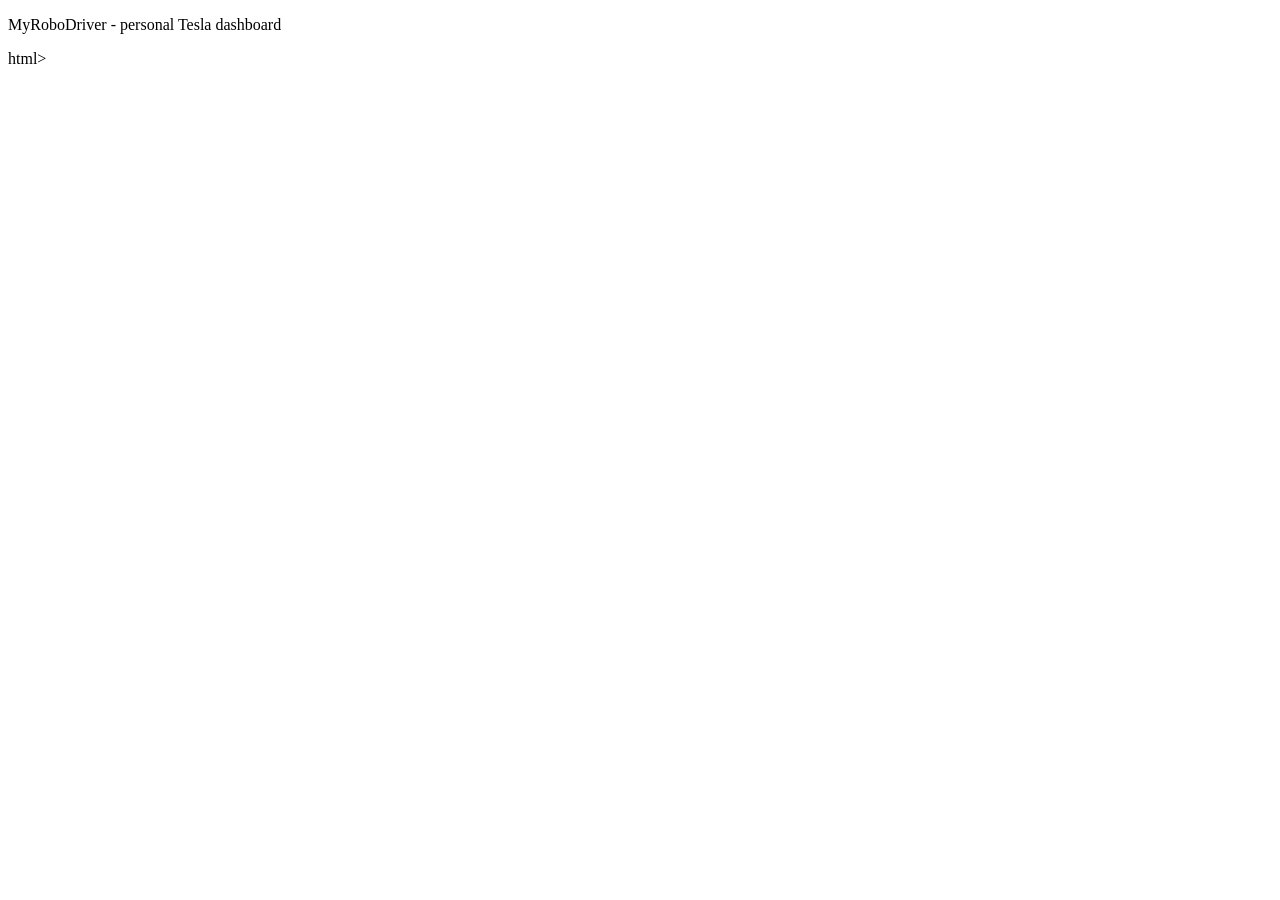
==== index.html @ 11961e62 "Create index.html" ====
<!DOCTYPE html>
<html lang="en">
<head>
  <meta charset="utf-8">
  <meta name="viewport" content="width=device-width, initial-scale=1">
  <title>MyRoboDriver</title>
</head>
<body>
  <p>MyRoboDriver - personal Tesla dashboard</p>
</body>
</html>html>
</p></body></title></head>
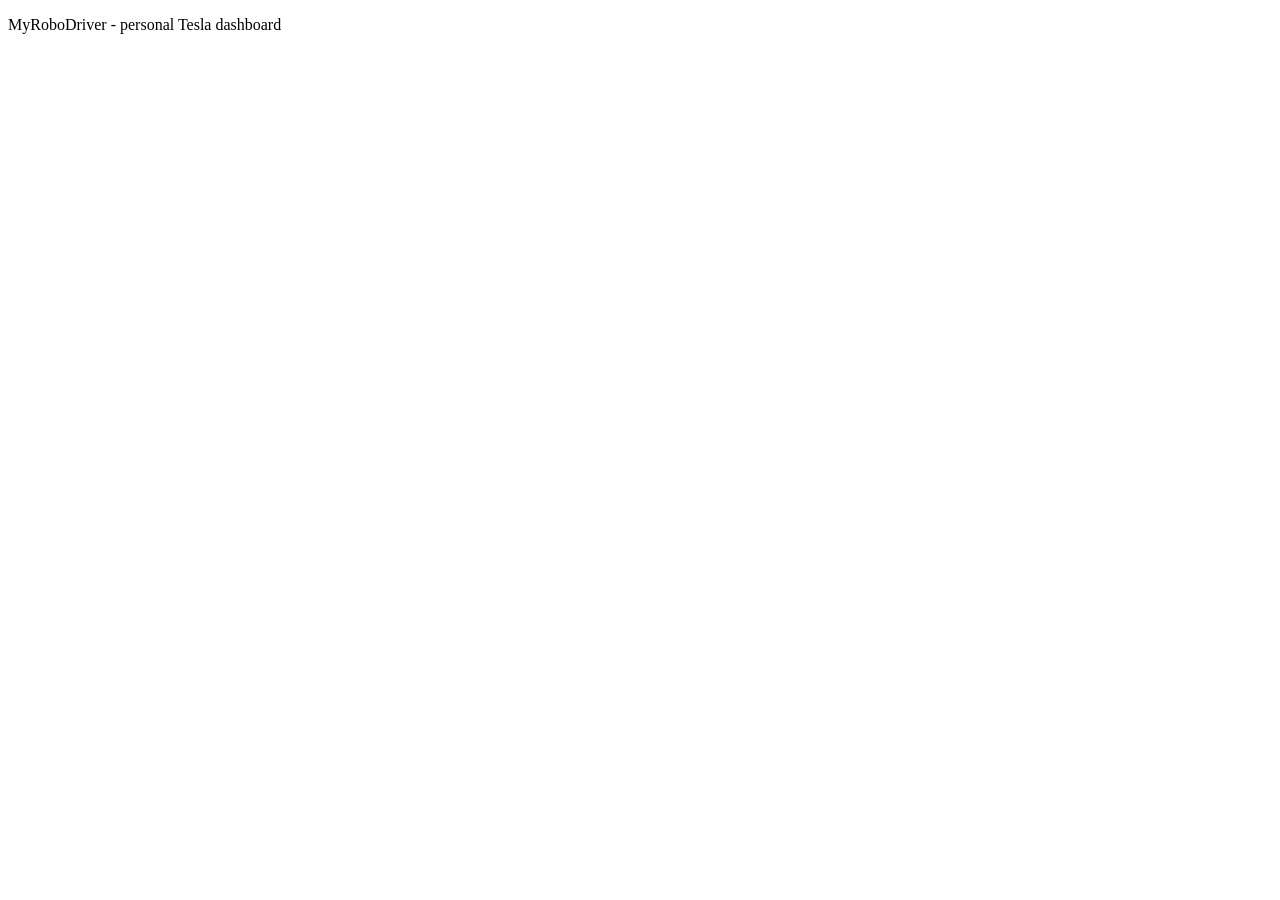
==== commit 7d7f8869: "Update index.html" ====
--- a/index.html
+++ b/index.html
@@ -8,6 +8,4 @@
 <body>
   <p>MyRoboDriver - personal Tesla dashboard</p>
 </body>
-</html>html>
-</p></body></title></head>
-
+</html>
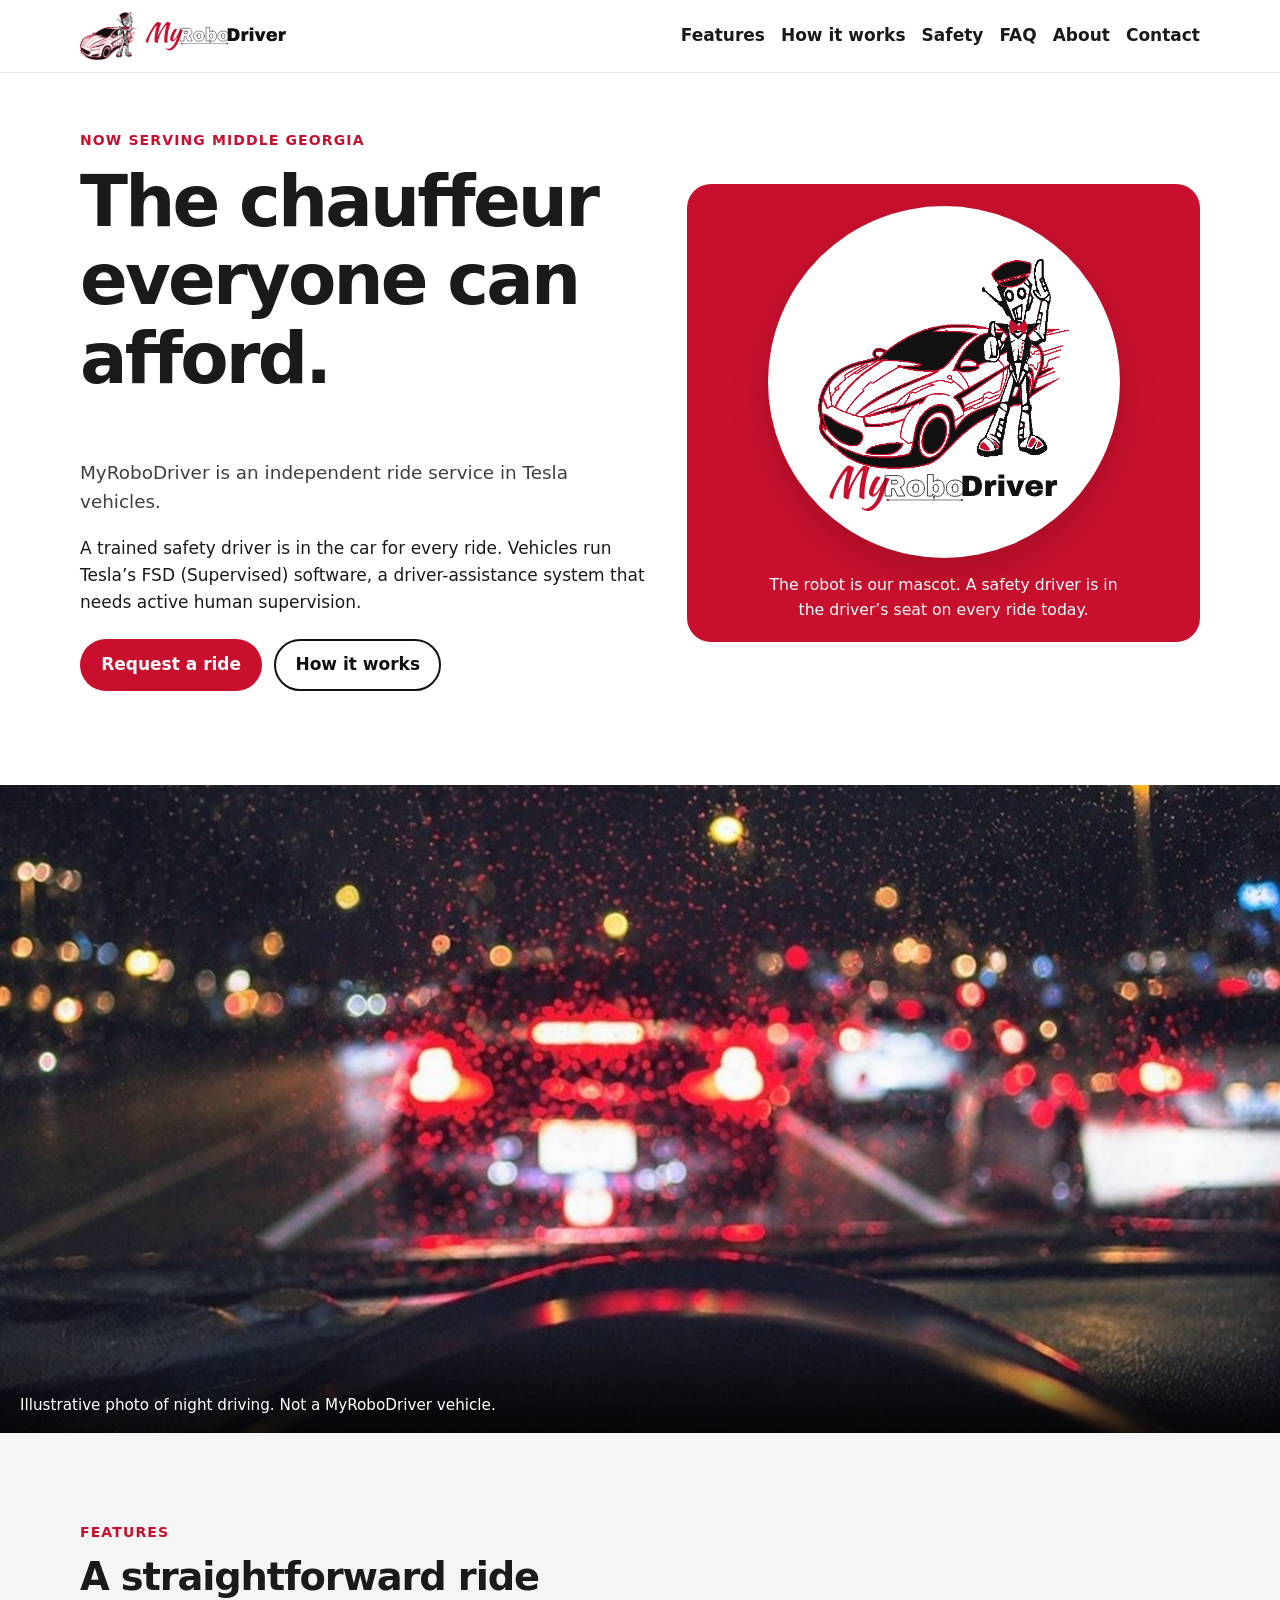
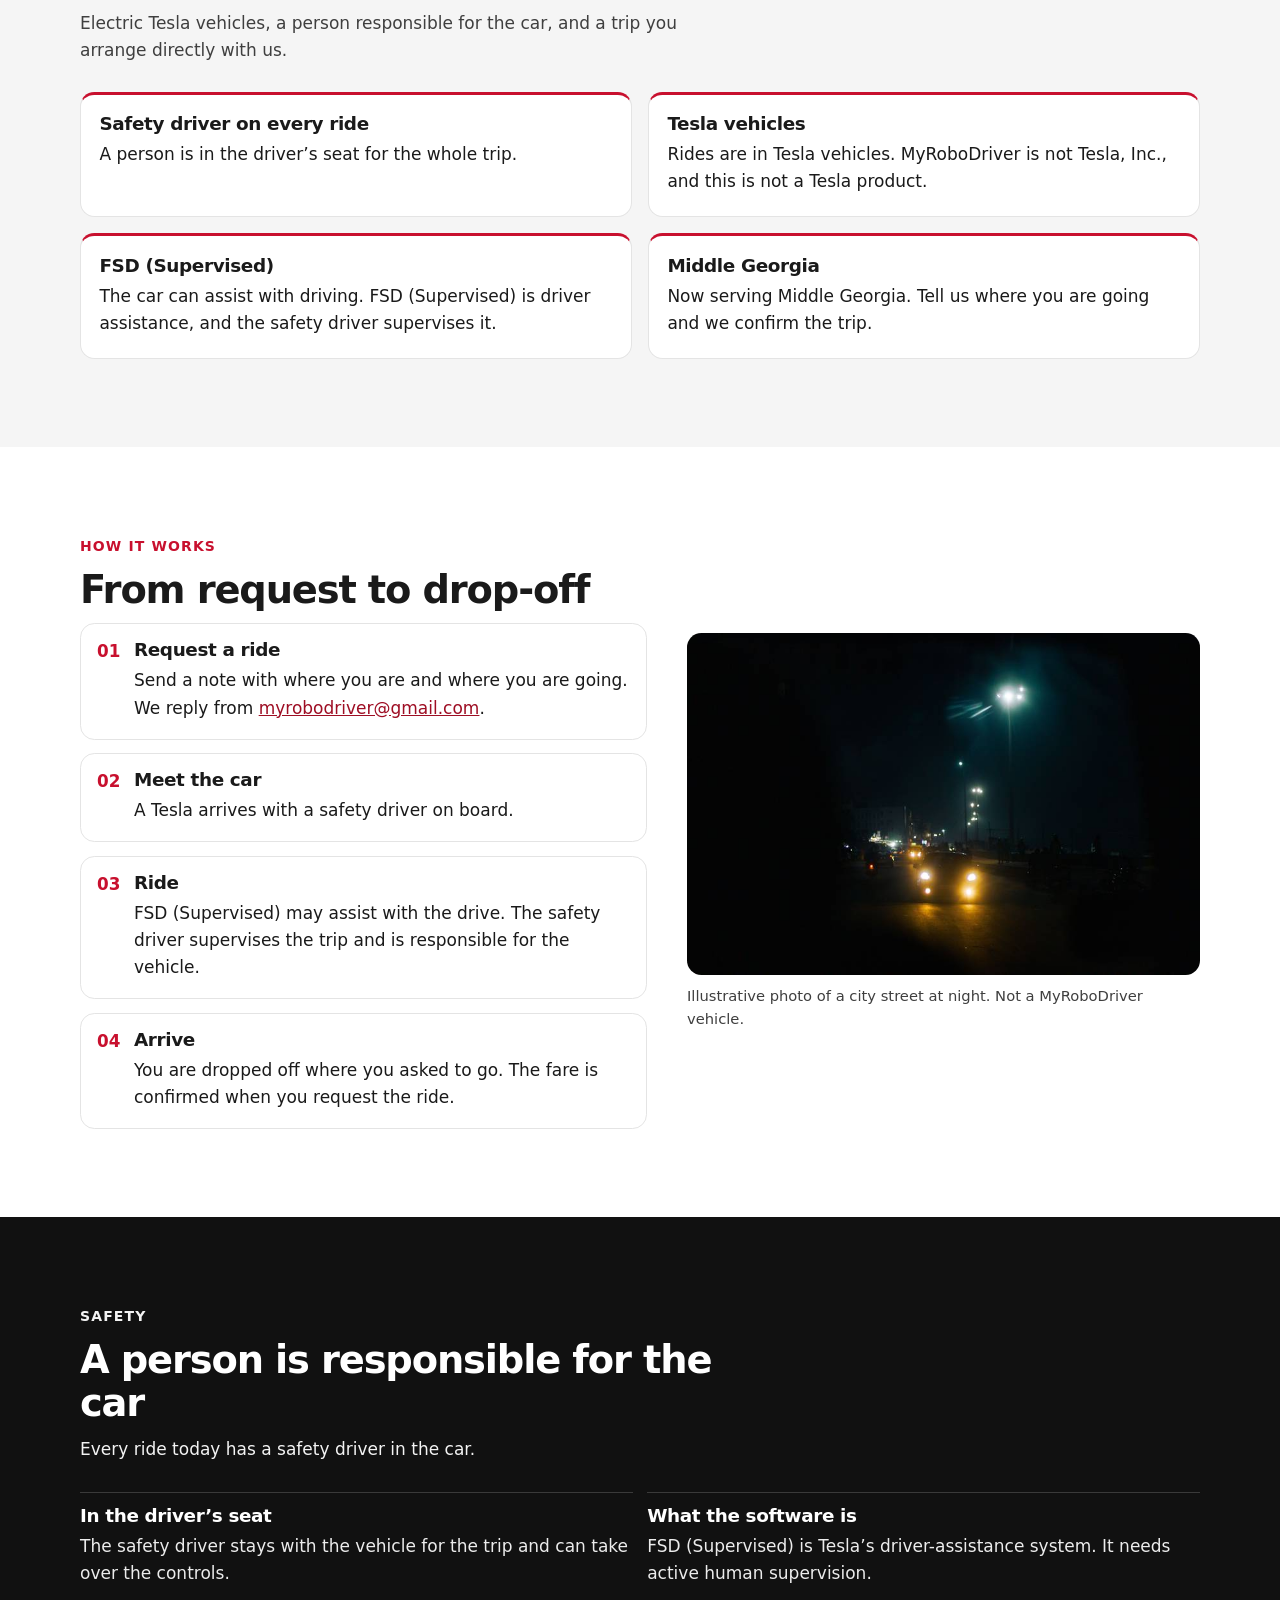
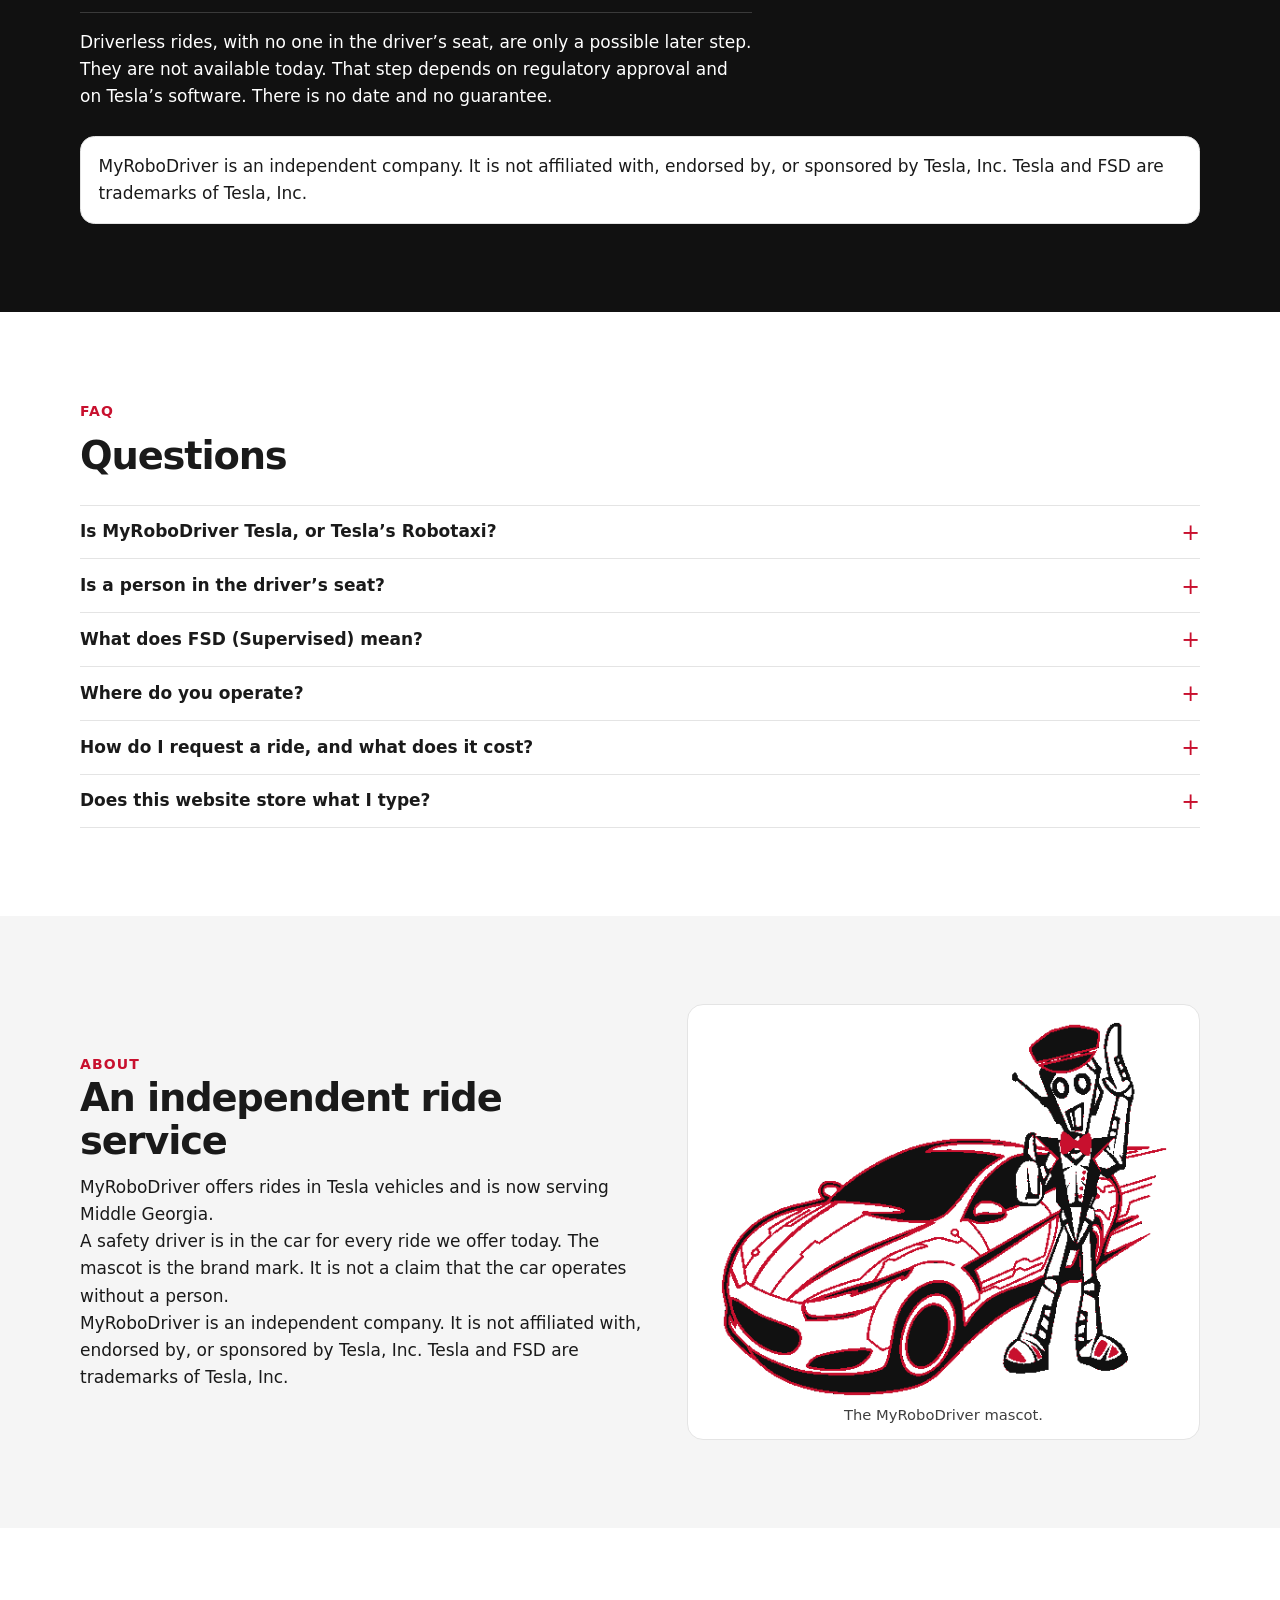
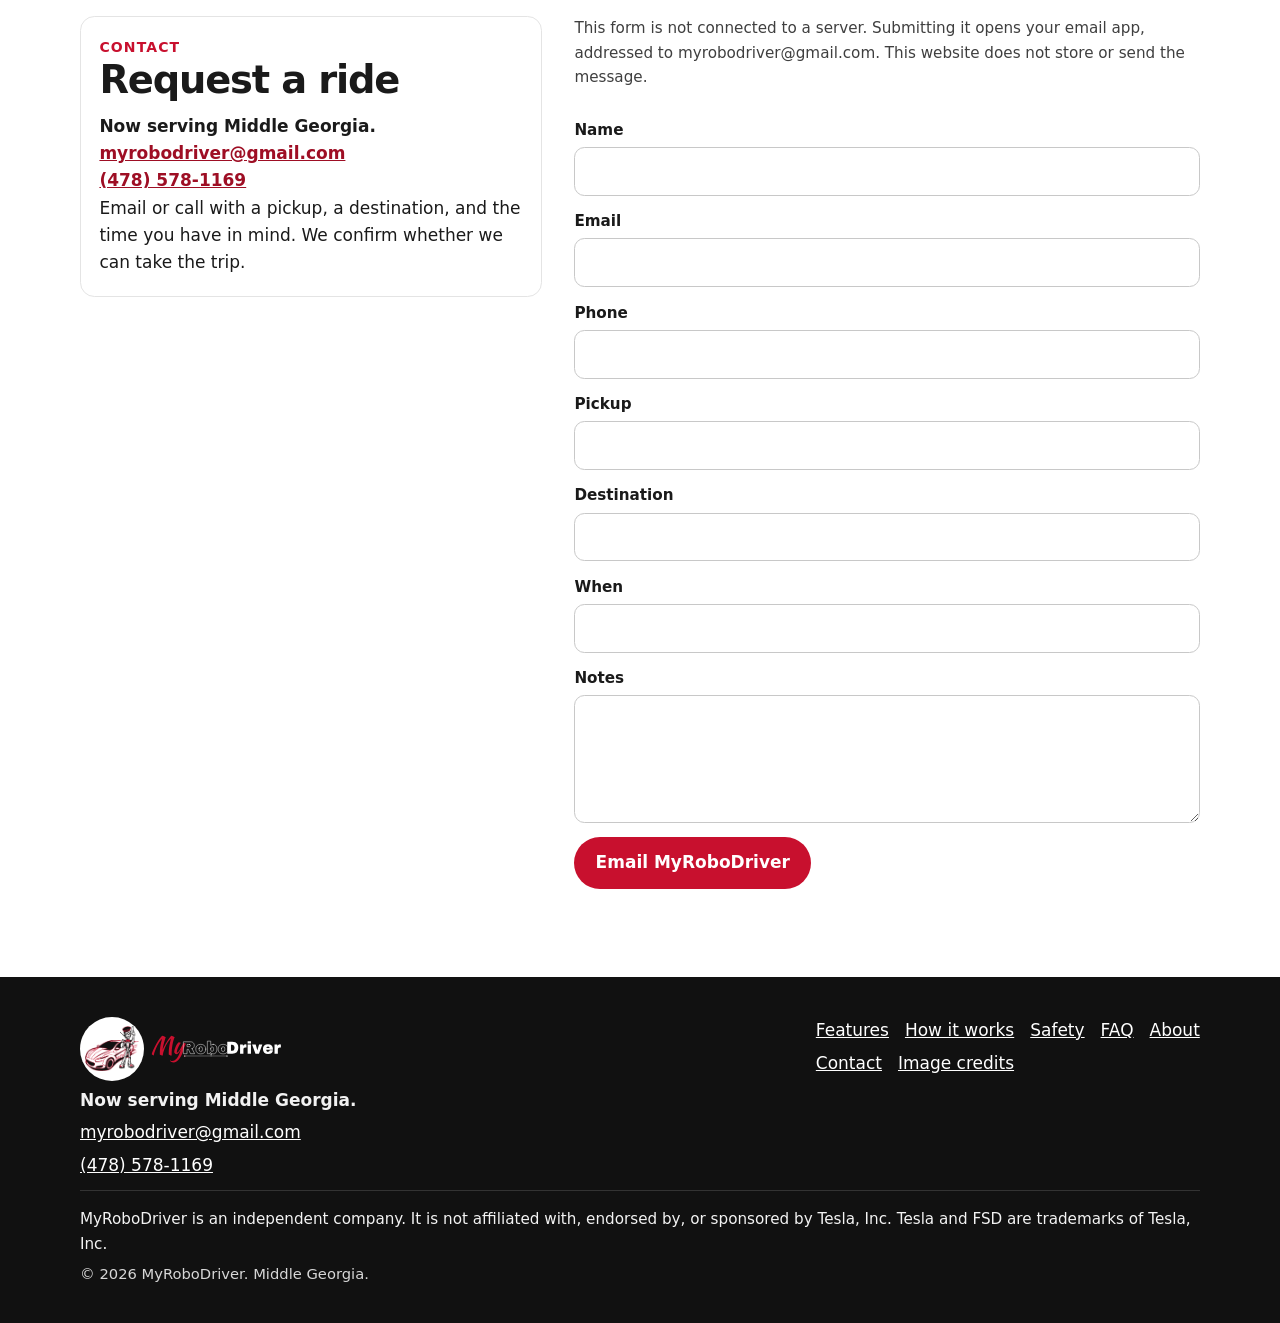
==== commit d7fe7466: "Add the MyRoboDriver marketing site Static GitHub Pages page for the ride service, with the owner's " ====
--- a/index.html
+++ b/index.html
@@ -3,9 +3,385 @@
 <head>
   <meta charset="utf-8">
   <meta name="viewport" content="width=device-width, initial-scale=1">
-  <title>MyRoboDriver</title>
+  <title>MyRoboDriver — The chauffeur everyone can afford</title>
+  <!-- SUPERVISION-COPY -->
+  <meta name="description" content="The chauffeur everyone can afford. MyRoboDriver is an independent ride service in Tesla vehicles, now serving Middle Georgia, with a safety driver on every trip.">
+  <link rel="canonical" href="https://myrobodriver.com/">
+  <meta name="theme-color" content="#C8102E">
+  <meta property="og:type" content="website">
+  <meta property="og:site_name" content="MyRoboDriver">
+  <meta property="og:url" content="https://myrobodriver.com/">
+  <meta property="og:title" content="MyRoboDriver — The chauffeur everyone can afford">
+  <!-- SUPERVISION-COPY -->
+  <meta property="og:description" content="The chauffeur everyone can afford. An independent ride service in Tesla vehicles, now serving Middle Georgia, with a safety driver on every trip.">
+  <meta property="og:image" content="https://myrobodriver.com/images/og.jpg">
+  <meta property="og:image:width" content="1200">
+  <meta property="og:image:height" content="630">
+  <!-- SUPERVISION-COPY -->
+  <meta property="og:image:alt" content="MyRoboDriver mascot beside the words The chauffeur everyone can afford. Now serving Middle Georgia. A safety driver on every ride.">
+  <meta name="twitter:card" content="summary_large_image">
+  <meta name="twitter:title" content="MyRoboDriver — The chauffeur everyone can afford">
+  <!-- SUPERVISION-COPY -->
+  <meta name="twitter:description" content="The chauffeur everyone can afford. An independent ride service in Tesla vehicles, now serving Middle Georgia, with a safety driver on every trip.">
+  <meta name="twitter:image" content="https://myrobodriver.com/images/og.jpg">
+  <link rel="icon" href="/favicon.svg" type="image/svg+xml">
+  <link rel="icon" href="/brand/favicon-32.png" sizes="32x32" type="image/png">
+  <link rel="apple-touch-icon" href="/brand/apple-touch-icon.png">
+  <link rel="manifest" href="/site.webmanifest">
+  <link rel="preload" as="image" href="/brand/mascot-800.png" imagesrcset="/brand/mascot-480.png 480w, /brand/mascot-800.png 800w, /brand/mascot-1100.png 1100w" imagesizes="(min-width: 880px) 380px, 78vw">
+  <link rel="stylesheet" href="/styles.css">
+  <!-- SUPERVISION-COPY: structured data says a safety driver is on every trip and vehicles run FSD (Supervised). -->
+  <script type="application/ld+json">
+  {
+    "@context": "https://schema.org",
+    "@type": "LocalBusiness",
+    "name": "MyRoboDriver",
+    "url": "https://myrobodriver.com/",
+    "image": "https://myrobodriver.com/images/og.jpg",
+    "logo": "https://myrobodriver.com/brand/icon-512.png",
+    "slogan": "The chauffeur everyone can afford.",
+    "description": "Independent ride service in Tesla vehicles, now serving Middle Georgia. A safety driver is on every trip. Vehicles run FSD (Supervised).",
+    "email": "myrobodriver@gmail.com",
+    "telephone": "+1-478-578-1169",
+    "areaServed": {
+      "@type": "AdministrativeArea",
+      "name": "Middle Georgia"
+    },
+    "address": {
+      "@type": "PostalAddress",
+      "addressRegion": "GA",
+      "addressCountry": "US"
+    }
+  }
+  </script>
 </head>
-<body>
-  <p>MyRoboDriver - personal Tesla dashboard</p>
+<body id="top">
+  <a class="skip" href="#content">Skip to content</a>
+  <header class="site-header">
+    <div class="header-bar">
+      <a class="brand" href="#top">
+        <img class="brand-mascot" src="brand/mascot-480.png" width="480" height="402" alt="">
+        <img class="brand-word" src="brand/wordmark.svg" width="174" height="36" alt="MyRoboDriver">
+      </a>
+      <nav class="nav nav-bar" aria-label="Primary">
+        <a href="#features">Features</a>
+        <a href="#how">How it works</a>
+        <a href="#safety">Safety</a>
+        <a href="#faq">FAQ</a>
+        <a href="#about">About</a>
+        <a href="#contact">Contact</a>
+      </nav>
+      <details class="menu">
+        <summary>Menu</summary>
+        <nav class="nav" aria-label="Mobile">
+          <a href="#features">Features</a>
+          <a href="#how">How it works</a>
+          <a href="#safety">Safety</a>
+          <a href="#faq">FAQ</a>
+          <a href="#about">About</a>
+          <a href="#contact">Contact</a>
+        </nav>
+      </details>
+    </div>
+  </header>
+
+  <main id="content">
+    <section class="hero" aria-labelledby="hero-title">
+      <div class="wrap hero-grid">
+        <div class="hero-copy">
+          <p class="eyebrow">Now serving Middle Georgia</p>
+          <h1 id="hero-title">The chauffeur everyone can afford.</h1>
+          <p class="lede">MyRoboDriver is an independent ride service in Tesla vehicles.</p>
+          <!-- SUPERVISION-COPY -->
+          <p>A trained safety driver is in the car for every ride. Vehicles run Tesla’s FSD (Supervised) software, a driver-assistance system that needs active human supervision.</p>
+          <div class="actions">
+            <a class="btn btn-primary" href="#contact">Request a ride</a>
+            <a class="btn btn-ghost" href="#how">How it works</a>
+          </div>
+        </div>
+        <div class="badge-stage">
+          <div class="circle-badge">
+            <img
+              class="mascot"
+              src="brand/mascot-800.png"
+              srcset="brand/mascot-480.png 480w, brand/mascot-800.png 800w, brand/mascot-1100.png 1100w"
+              sizes="(min-width: 880px) 380px, 78vw"
+              width="1100"
+              height="922"
+              alt="MyRoboDriver mascot: a robot chauffeur in a cap and red bow tie, thumbs up, beside a red, white, and black line-art car."
+              fetchpriority="high"
+              decoding="async">
+            <img class="word" src="brand/wordmark.svg" width="174" height="36" alt="">
+          </div>
+          <!-- SUPERVISION-COPY -->
+          <p class="badge-note">The robot is our mascot. A safety driver is in the driver’s seat on every ride today.</p>
+        </div>
+      </div>
+    </section>
+
+    <figure class="bleed">
+      <img
+        src="images/night-drive-800.jpg"
+        srcset="images/night-drive-800.jpg 800w, images/night-drive-1600.jpg 1600w"
+        sizes="100vw"
+        width="1600"
+        height="971"
+        alt="Night traffic seen through a rain-specked windshield, with a steering wheel in the foreground"
+        loading="lazy"
+        decoding="async">
+      <figcaption>Illustrative photo of night driving. Not a MyRoboDriver vehicle.</figcaption>
+    </figure>
+
+    <section id="features" class="paper">
+      <div class="wrap">
+        <div class="section-intro">
+          <p class="eyebrow">Features</p>
+          <h2>A straightforward ride</h2>
+          <!-- SUPERVISION-COPY -->
+          <p>Electric Tesla vehicles, a person responsible for the car, and a trip you arrange directly with us.</p>
+        </div>
+        <div class="cards">
+          <article class="card">
+            <!-- SUPERVISION-COPY -->
+            <h3>Safety driver on every ride</h3>
+            <!-- SUPERVISION-COPY -->
+            <p>A person is in the driver’s seat for the whole trip.</p>
+          </article>
+          <article class="card">
+            <h3>Tesla vehicles</h3>
+            <p>Rides are in Tesla vehicles. MyRoboDriver is not Tesla, Inc., and this is not a Tesla product.</p>
+          </article>
+          <article class="card">
+            <!-- SUPERVISION-COPY -->
+            <h3>FSD (Supervised)</h3>
+            <!-- SUPERVISION-COPY -->
+            <p>The car can assist with driving. FSD (Supervised) is driver assistance, and the safety driver supervises it.</p>
+          </article>
+          <article class="card">
+            <h3>Middle Georgia</h3>
+            <p>Now serving Middle Georgia. Tell us where you are going and we confirm the trip.</p>
+          </article>
+        </div>
+      </div>
+    </section>
+
+    <section id="how">
+      <div class="wrap how-grid">
+        <div>
+          <p class="eyebrow">How it works</p>
+          <h2>From request to drop-off</h2>
+          <ol class="steps">
+            <li class="step">
+              <span class="step-num">01</span>
+              <div>
+                <h3>Request a ride</h3>
+                <p>Send a note with where you are and where you are going. We reply from <a href="mailto:myrobodriver@gmail.com">myrobodriver@gmail.com</a>.</p>
+              </div>
+            </li>
+            <li class="step">
+              <span class="step-num">02</span>
+              <div>
+                <h3>Meet the car</h3>
+                <!-- SUPERVISION-COPY -->
+                <p>A Tesla arrives with a safety driver on board.</p>
+              </div>
+            </li>
+            <li class="step">
+              <span class="step-num">03</span>
+              <div>
+                <h3>Ride</h3>
+                <!-- SUPERVISION-COPY -->
+                <p>FSD (Supervised) may assist with the drive. The safety driver supervises the trip and is responsible for the vehicle.</p>
+              </div>
+            </li>
+            <li class="step">
+              <span class="step-num">04</span>
+              <div>
+                <h3>Arrive</h3>
+                <p>You are dropped off where you asked to go. The fare is confirmed when you request the ride.</p>
+              </div>
+            </li>
+          </ol>
+        </div>
+        <figure class="frame">
+          <img
+            src="images/city-street-800.jpg"
+            srcset="images/city-street-800.jpg 800w, images/city-street-1600.jpg 1600w"
+            sizes="(min-width: 880px) 42vw, 100vw"
+            width="1600"
+            height="1067"
+            alt="Cars on a dark city street at night, headlights on, under a streetlamp"
+            loading="lazy"
+            decoding="async">
+          <figcaption>Illustrative photo of a city street at night. Not a MyRoboDriver vehicle.</figcaption>
+        </figure>
+      </div>
+    </section>
+
+    <section id="safety" class="safety">
+      <div class="wrap">
+        <div class="section-intro">
+          <p class="eyebrow">Safety</p>
+          <!-- SUPERVISION-COPY -->
+          <h2>A person is responsible for the car</h2>
+          <!-- SUPERVISION-COPY -->
+          <p>Every ride today has a safety driver in the car.</p>
+        </div>
+        <div class="safety-points">
+          <article>
+            <!-- SUPERVISION-COPY -->
+            <h3>In the driver’s seat</h3>
+            <!-- SUPERVISION-COPY -->
+            <p>The safety driver stays with the vehicle for the trip and can take over the controls.</p>
+          </article>
+          <article>
+            <h3>What the software is</h3>
+            <!-- SUPERVISION-COPY -->
+            <p>FSD (Supervised) is Tesla’s driver-assistance system. It needs active human supervision.</p>
+          </article>
+        </div>
+        <!-- SUPERVISION-COPY -->
+        <p class="future">Driverless rides, with no one in the driver’s seat, are only a possible later step. They are not available today. That step depends on regulatory approval and on Tesla’s software. There is no date and no guarantee.</p>
+        <aside class="disclaimer">
+          <p>MyRoboDriver is an independent company. It is not affiliated with, endorsed by, or sponsored by Tesla, Inc. Tesla and FSD are trademarks of Tesla, Inc.</p>
+        </aside>
+      </div>
+    </section>
+
+    <section id="faq">
+      <div class="wrap">
+        <div class="section-intro">
+          <p class="eyebrow">FAQ</p>
+          <h2>Questions</h2>
+        </div>
+        <div class="faq-list">
+          <details>
+            <summary>Is MyRoboDriver Tesla, or Tesla’s Robotaxi?</summary>
+            <p class="faq-a">No. MyRoboDriver is an independent company now serving Middle Georgia. It is not affiliated with, endorsed by, or sponsored by Tesla, Inc. Tesla and FSD are trademarks of Tesla, Inc.</p>
+          </details>
+          <details>
+            <!-- SUPERVISION-COPY -->
+            <summary>Is a person in the driver’s seat?</summary>
+            <!-- SUPERVISION-COPY -->
+            <p class="faq-a">Yes. Every ride includes a safety driver. The vehicle runs FSD (Supervised), which needs active human supervision.</p>
+          </details>
+          <details>
+            <!-- SUPERVISION-COPY -->
+            <summary>What does FSD (Supervised) mean?</summary>
+            <!-- SUPERVISION-COPY -->
+            <p class="faq-a">It is driver-assistance software from Tesla. It can help with the drive, and it needs a person supervising. The safety driver is responsible for the vehicle.</p>
+          </details>
+          <details>
+            <summary>Where do you operate?</summary>
+            <p class="faq-a">Now serving Middle Georgia (Middle GA). Ask us if your pickup and drop-off are in the area we can cover.</p>
+          </details>
+          <details>
+            <summary>How do I request a ride, and what does it cost?</summary>
+            <p class="faq-a">Use the contact form, email <a href="mailto:myrobodriver@gmail.com">myrobodriver@gmail.com</a>, or call <a href="tel:+14785781169">(478) 578-1169</a>. We confirm the trip and the fare when you request a ride. This site does not list prices.</p>
+          </details>
+          <details>
+            <summary>Does this website store what I type?</summary>
+            <p class="faq-a">No. The form is not connected to a server. Submitting it opens your email app so you can send the message yourself. Nothing is saved on this website.</p>
+          </details>
+        </div>
+      </div>
+    </section>
+
+    <section id="about" class="paper">
+      <div class="wrap about-grid">
+        <div class="about-copy">
+          <p class="eyebrow">About</p>
+          <h2>An independent ride service</h2>
+          <p>MyRoboDriver offers rides in Tesla vehicles and is now serving Middle Georgia.</p>
+          <!-- SUPERVISION-COPY -->
+          <p>A safety driver is in the car for every ride we offer today. The mascot is the brand mark. It is not a claim that the car operates without a person.</p>
+          <p>MyRoboDriver is an independent company. It is not affiliated with, endorsed by, or sponsored by Tesla, Inc. Tesla and FSD are trademarks of Tesla, Inc.</p>
+        </div>
+        <figure class="about-figure">
+          <img
+            src="brand/mascot-800.png"
+            srcset="brand/mascot-480.png 480w, brand/mascot-800.png 800w, brand/mascot-1100.png 1100w"
+            sizes="(min-width: 880px) 420px, 80vw"
+            width="1100"
+            height="922"
+            alt=""
+            loading="lazy"
+            decoding="async">
+          <figcaption>The MyRoboDriver mascot.</figcaption>
+        </figure>
+      </div>
+    </section>
+
+    <section id="contact">
+      <div class="wrap contact-grid">
+        <div class="contact-card">
+          <p class="eyebrow">Contact</p>
+          <h2>Request a ride</h2>
+          <p class="area">Now serving Middle Georgia.</p>
+          <address>
+            <p><a href="mailto:myrobodriver@gmail.com">myrobodriver@gmail.com</a></p>
+            <p><a href="tel:+14785781169">(478) 578-1169</a></p>
+          </address>
+          <p>Email or call with a pickup, a destination, and the time you have in mind. We confirm whether we can take the trip.</p>
+        </div>
+        <form action="mailto:myrobodriver@gmail.com" method="post" enctype="text/plain" aria-describedby="form-note">
+          <p id="form-note" class="form-note">This form is not connected to a server. Submitting it opens your email app, addressed to myrobodriver@gmail.com. This website does not store or send the message.</p>
+          <label>Name
+            <input name="name" type="text" autocomplete="name" required>
+          </label>
+          <label>Email
+            <input name="email" type="email" autocomplete="email" required>
+          </label>
+          <label>Phone
+            <input name="phone" type="tel" autocomplete="tel" inputmode="tel">
+          </label>
+          <label>Pickup
+            <input name="pickup" type="text" autocomplete="street-address" required>
+          </label>
+          <label>Destination
+            <input name="destination" type="text" required>
+          </label>
+          <label>When
+            <input name="when" type="text" autocomplete="off">
+          </label>
+          <label>Notes
+            <textarea name="notes"></textarea>
+          </label>
+          <div class="form-actions">
+            <button class="btn btn-primary" type="submit">Email MyRoboDriver</button>
+          </div>
+        </form>
+      </div>
+    </section>
+  </main>
+
+  <footer class="site-footer">
+    <div class="wrap footer-grid">
+      <div>
+        <a class="footer-brand" href="#top">
+          <span class="footer-mark">
+            <img src="brand/mascot-480.png" width="480" height="402" alt="">
+          </span>
+          <img class="footer-word" src="brand/wordmark-on-dark.svg" width="174" height="36" alt="MyRoboDriver">
+        </a>
+        <p class="area">Now serving Middle Georgia.</p>
+        <p><a href="mailto:myrobodriver@gmail.com">myrobodriver@gmail.com</a></p>
+        <p><a href="tel:+14785781169">(478) 578-1169</a></p>
+      </div>
+      <nav class="footer-nav" aria-label="Footer">
+        <a href="#features">Features</a>
+        <a href="#how">How it works</a>
+        <a href="#safety">Safety</a>
+        <a href="#faq">FAQ</a>
+        <a href="#about">About</a>
+        <a href="#contact">Contact</a>
+        <a href="CREDITS.md">Image credits</a>
+      </nav>
+    </div>
+    <div class="wrap">
+      <p class="legal">MyRoboDriver is an independent company. It is not affiliated with, endorsed by, or sponsored by Tesla, Inc. Tesla and FSD are trademarks of Tesla, Inc.</p>
+      <p class="fine">© 2026 MyRoboDriver. Middle Georgia.</p>
+    </div>
+  </footer>
 </body>
 </html>
--- a/styles.css
+++ b/styles.css
@@ -0,0 +1,716 @@
+/* MyRoboDriver marketing site. Red, white, black, and grey only. */
+:root {
+  --red: #c8102e;
+  --red-deep: #9e0e24;
+  --black: #111111;
+  --ink: #1a1a1a;
+  --muted: #3f3f3f;
+  --line: #e4e4e4;
+  --paper: #f5f5f5;
+  --white: #ffffff;
+  --header: 4.5rem;
+  --wrap: 1120px;
+  --shadow: 0 16px 40px rgba(0, 0, 0, 0.16);
+}
+
+*,
+*::before,
+*::after {
+  box-sizing: border-box;
+}
+
+html {
+  scroll-behavior: smooth;
+}
+
+body {
+  margin: 0;
+  color: var(--ink);
+  background: var(--white);
+  font-family: system-ui, -apple-system, "Segoe UI", Roboto, Helvetica, Arial, sans-serif;
+  font-size: 1.0625rem;
+  line-height: 1.6;
+}
+
+img {
+  max-width: 100%;
+  height: auto;
+}
+
+h1,
+h2,
+h3,
+p {
+  margin-top: 0;
+}
+
+h1,
+h2,
+h3 {
+  line-height: 1.12;
+  letter-spacing: -0.03em;
+  font-weight: 750;
+}
+
+h1 {
+  font-size: clamp(2.35rem, 6vw, 4.4rem);
+  font-weight: 800;
+  letter-spacing: -0.04em;
+}
+
+h2 {
+  font-size: clamp(1.8rem, 3vw, 2.6rem);
+  margin-bottom: 0.75rem;
+}
+
+h3 {
+  font-size: 1.15rem;
+  letter-spacing: -0.02em;
+  margin-bottom: 0.4rem;
+}
+
+a {
+  color: var(--red-deep);
+}
+
+a:hover {
+  color: var(--black);
+}
+
+:focus-visible {
+  outline: 2px solid var(--red);
+  outline-offset: 3px;
+}
+
+.skip {
+  position: absolute;
+  left: 1rem;
+  top: -4rem;
+  z-index: 50;
+  background: var(--black);
+  color: var(--white);
+  padding: 0.55rem 0.9rem;
+  text-decoration: none;
+}
+
+.skip:focus {
+  top: 0.6rem;
+}
+
+.wrap {
+  width: min(var(--wrap), calc(100% - 2.5rem));
+  margin-inline: auto;
+}
+
+.eyebrow {
+  margin: 0 0 0.7rem;
+  color: var(--red);
+  font-size: 0.875rem;
+  font-weight: 750;
+  letter-spacing: 0.08em;
+  text-transform: uppercase;
+}
+
+.lede {
+  font-size: 1.15rem;
+  color: var(--muted);
+  max-width: 40rem;
+}
+
+section {
+  scroll-margin-top: calc(var(--header) + 0.5rem);
+  padding: clamp(3.25rem, 7vw, 5.5rem) 0;
+}
+
+.site-header {
+  position: sticky;
+  top: 0;
+  z-index: 30;
+  background: rgba(255, 255, 255, 0.96);
+  border-bottom: 1px solid var(--line);
+  backdrop-filter: blur(8px);
+}
+
+.header-bar {
+  min-height: var(--header);
+  display: flex;
+  align-items: center;
+  justify-content: space-between;
+  gap: 0.75rem;
+  width: min(var(--wrap), calc(100% - 1.5rem));
+  margin-inline: auto;
+}
+
+.brand,
+.footer-brand {
+  display: flex;
+  align-items: center;
+  gap: 0.45rem;
+  text-decoration: none;
+  color: inherit;
+  min-width: 0;
+}
+
+.brand-mascot {
+  height: 3rem;
+  width: auto;
+  display: block;
+}
+
+.brand-word {
+  height: 1.85rem;
+  width: auto;
+  display: block;
+}
+
+.nav-bar {
+  display: none;
+}
+
+.menu summary {
+  list-style: none;
+  cursor: pointer;
+  min-height: 2.75rem;
+  min-width: 4.5rem;
+  display: inline-flex;
+  align-items: center;
+  justify-content: center;
+  border: 1px solid var(--line);
+  border-radius: 999px;
+  padding: 0 0.9rem;
+  font-weight: 700;
+  color: var(--black);
+}
+
+.menu summary::-webkit-details-marker {
+  display: none;
+}
+
+.nav {
+  flex-direction: column;
+  gap: 0.2rem;
+  padding: 0.6rem 0 0.8rem;
+}
+
+.menu[open] .nav {
+  display: flex;
+}
+
+.nav a {
+  color: var(--ink);
+  text-decoration: none;
+  font-weight: 650;
+  padding: 0.55rem 0.2rem;
+}
+
+.nav a:hover {
+  color: var(--red);
+}
+
+.hero {
+  padding-top: clamp(2rem, 5vw, 3.5rem);
+}
+
+.hero-grid {
+  display: grid;
+  gap: 1.75rem;
+  align-items: center;
+}
+
+.hero-copy .lede + p {
+  max-width: 40rem;
+}
+
+.actions {
+  display: flex;
+  flex-wrap: wrap;
+  gap: 0.75rem;
+  margin: 1.4rem 0 0.4rem;
+}
+
+.btn {
+  display: inline-flex;
+  align-items: center;
+  justify-content: center;
+  min-height: 2.9rem;
+  padding: 0.65rem 1.2rem;
+  border-radius: 999px;
+  border: 2px solid transparent;
+  font: inherit;
+  font-weight: 750;
+  text-decoration: none;
+  cursor: pointer;
+}
+
+.btn-primary {
+  background: var(--red);
+  color: var(--white);
+}
+
+.btn-primary:hover {
+  background: var(--red-deep);
+  color: var(--white);
+}
+
+.btn-ghost {
+  background: transparent;
+  color: var(--black);
+  border-color: var(--black);
+}
+
+.btn-ghost:hover {
+  background: var(--black);
+  color: var(--white);
+}
+
+.badge-stage {
+  background: var(--red);
+  border-radius: 1.5rem;
+  padding: 1.4rem 1rem 1.25rem;
+  display: grid;
+  justify-items: center;
+  gap: 0.85rem;
+}
+
+.circle-badge {
+  width: min(100%, 22rem);
+  aspect-ratio: 1;
+  border-radius: 50%;
+  background: var(--white);
+  box-shadow: var(--shadow);
+  display: flex;
+  flex-direction: column;
+  align-items: center;
+  justify-content: center;
+  padding: 7% 8% 6%;
+}
+
+.circle-badge .mascot {
+  width: 92%;
+  height: auto;
+}
+
+.circle-badge .word {
+  width: 84%;
+  height: auto;
+  margin-top: -2%;
+}
+
+.badge-note {
+  margin: 0;
+  max-width: 22rem;
+  text-align: center;
+  color: var(--white);
+  font-size: 0.98rem;
+}
+
+.bleed {
+  margin: 0;
+  position: relative;
+}
+
+.bleed img {
+  display: block;
+  width: 100%;
+  max-height: 72vh;
+  object-fit: cover;
+}
+
+.bleed figcaption {
+  position: absolute;
+  left: 0;
+  right: 0;
+  bottom: 0;
+  margin: 0;
+  padding: 3rem 1.25rem 1rem;
+  color: var(--white);
+  background: linear-gradient(transparent, rgba(0, 0, 0, 0.78));
+  font-size: 0.95rem;
+}
+
+.paper {
+  background: var(--paper);
+}
+
+.section-intro {
+  max-width: 40rem;
+  margin-bottom: 1.75rem;
+}
+
+.section-intro p:last-child {
+  color: var(--muted);
+}
+
+.cards {
+  display: grid;
+  gap: 1rem;
+}
+
+.card,
+.step,
+.contact-card,
+.disclaimer,
+.todo-free {
+  background: var(--white);
+  border: 1px solid var(--line);
+  border-radius: 0.9rem;
+}
+
+.card {
+  padding: 1.2rem 1.15rem 1.3rem;
+  border-top: 3px solid var(--red);
+}
+
+.card p,
+.step p,
+.faq-a,
+.about-copy p,
+.contact-card p {
+  margin-bottom: 0;
+}
+
+.how-grid,
+.about-grid,
+.contact-grid {
+  display: grid;
+  gap: 1.5rem;
+}
+
+.steps {
+  display: grid;
+  gap: 0.85rem;
+  margin: 0;
+  padding: 0;
+  list-style: none;
+}
+
+.step {
+  display: grid;
+  grid-template-columns: auto 1fr;
+  gap: 0.85rem;
+  padding: 1rem 1rem 1.05rem;
+  align-items: start;
+}
+
+.step-num {
+  font-weight: 800;
+  color: var(--red);
+  font-variant-numeric: tabular-nums;
+  font-size: 1.05rem;
+  line-height: 1.4;
+}
+
+.frame {
+  margin: 0;
+}
+
+.frame img {
+  display: block;
+  width: 100%;
+  border-radius: 0.9rem;
+  object-fit: cover;
+  aspect-ratio: 3 / 2;
+}
+
+.frame figcaption {
+  margin-top: 0.55rem;
+  color: var(--muted);
+  font-size: 0.92rem;
+}
+
+.safety {
+  background: var(--black);
+  color: var(--white);
+}
+
+.safety .eyebrow {
+  color: #ffd0d6;
+}
+
+.safety .section-intro p,
+.safety .prose p {
+  color: #f3f3f3;
+}
+
+.safety-points {
+  display: grid;
+  gap: 0.9rem;
+  margin: 1.5rem 0;
+}
+
+.safety-points article {
+  border-top: 1px solid #3a3a3a;
+  padding-top: 0.85rem;
+}
+
+.safety-points h3 {
+  color: var(--white);
+}
+
+.safety-points p {
+  color: #ececec;
+  margin-bottom: 0;
+}
+
+.future {
+  max-width: 42rem;
+  padding: 1rem 0 0.2rem;
+  border-top: 1px solid #3a3a3a;
+}
+
+.disclaimer {
+  margin-top: 1.4rem;
+  padding: 1rem 1.1rem;
+  color: var(--ink);
+}
+
+.disclaimer p {
+  margin: 0;
+}
+
+.faq-list {
+  border-top: 1px solid var(--line);
+}
+
+.faq-list details {
+  border-bottom: 1px solid var(--line);
+}
+
+.faq-list summary {
+  list-style: none;
+  cursor: pointer;
+  min-height: 3.25rem;
+  display: flex;
+  align-items: center;
+  justify-content: space-between;
+  gap: 1rem;
+  font-weight: 750;
+  padding: 0.8rem 0;
+}
+
+.faq-list summary::-webkit-details-marker {
+  display: none;
+}
+
+.faq-list summary::after {
+  content: "+";
+  color: var(--red);
+  font-size: 1.4rem;
+  font-weight: 500;
+  line-height: 1;
+}
+
+.faq-list details[open] summary::after {
+  content: "\2212";
+}
+
+.faq-a {
+  margin: 0 0 1rem;
+  max-width: 42rem;
+  color: var(--muted);
+}
+
+.about-figure {
+  margin: 0;
+  background: var(--white);
+  border: 1px solid var(--line);
+  border-radius: 1rem;
+  padding: 1rem 1rem 0.8rem;
+}
+
+.about-figure img {
+  display: block;
+  width: min(100%, 28rem);
+  margin-inline: auto;
+}
+
+.about-figure figcaption {
+  text-align: center;
+  color: var(--muted);
+  font-size: 0.92rem;
+  margin-top: 0.4rem;
+}
+
+.contact-card {
+  padding: 1.15rem 1.15rem 1.25rem;
+}
+
+.contact-card address {
+  font-style: normal;
+}
+
+.contact-card a {
+  font-weight: 700;
+}
+
+.area {
+  font-weight: 750;
+}
+
+.form-note {
+  color: var(--muted);
+  font-size: 0.95rem;
+}
+
+form {
+  display: grid;
+  gap: 0.85rem;
+}
+
+label {
+  display: grid;
+  gap: 0.3rem;
+  font-weight: 700;
+  font-size: 0.95rem;
+}
+
+input,
+textarea {
+  width: 100%;
+  border: 1px solid #c8c8c8;
+  border-radius: 0.65rem;
+  background: var(--white);
+  color: var(--ink);
+  font: inherit;
+  padding: 0.7rem 0.8rem;
+  min-height: 2.75rem;
+}
+
+textarea {
+  min-height: 8rem;
+  resize: vertical;
+}
+
+.form-actions {
+  display: flex;
+  flex-wrap: wrap;
+  align-items: center;
+  gap: 0.8rem;
+}
+
+.site-footer {
+  background: var(--black);
+  color: #f2f2f2;
+  padding: 2.5rem 0 2rem;
+}
+
+.footer-grid {
+  display: grid;
+  gap: 1.4rem;
+}
+
+.footer-mark {
+  width: 4rem;
+  height: 4rem;
+  border-radius: 50%;
+  background: var(--white);
+  display: grid;
+  place-items: center;
+  flex: none;
+}
+
+.footer-mark img {
+  width: 3.35rem;
+  height: auto;
+}
+
+.footer-word {
+  height: 1.7rem;
+  width: auto;
+}
+
+.footer-nav {
+  display: flex;
+  flex-wrap: wrap;
+  gap: 0.35rem 1rem;
+}
+
+.footer-nav a,
+.site-footer a {
+  color: var(--white);
+}
+
+.site-footer p {
+  margin: 0.35rem 0;
+}
+
+.fine {
+  color: #d7d7d7;
+  font-size: 0.92rem;
+}
+
+.legal {
+  margin-top: 1.2rem;
+  padding-top: 1rem;
+  border-top: 1px solid #333;
+  color: #f3f3f3;
+  font-size: 0.95rem;
+}
+
+@media (min-width: 720px) {
+  .cards,
+  .safety-points {
+    grid-template-columns: 1fr 1fr;
+  }
+}
+
+@media (min-width: 880px) {
+  .nav-bar {
+    display: flex;
+    flex-direction: row;
+    align-items: center;
+    gap: 0.15rem 1rem;
+    padding: 0;
+  }
+
+  .menu {
+    display: none;
+  }
+
+  .nav a {
+    padding: 0.35rem 0;
+  }
+
+  .hero-grid {
+    grid-template-columns: 1.05fr 0.95fr;
+    gap: 2.5rem;
+  }
+
+  .how-grid,
+  .about-grid {
+    grid-template-columns: 1.05fr 0.95fr;
+    align-items: center;
+    gap: 2.5rem;
+  }
+
+  .contact-grid {
+    grid-template-columns: 0.85fr 1.15fr;
+    align-items: start;
+    gap: 2rem;
+  }
+
+  .footer-grid {
+    grid-template-columns: 1.3fr 0.7fr;
+    align-items: start;
+  }
+}
+
+@media (max-width: 420px) {
+  .brand-word {
+    height: 1.45rem;
+  }
+
+  .brand-mascot {
+    height: 2.6rem;
+  }
+}
+
+@media (prefers-reduced-motion: reduce) {
+  html {
+    scroll-behavior: auto;
+  }
+
+  * {
+    transition: none !important;
+  }
+}
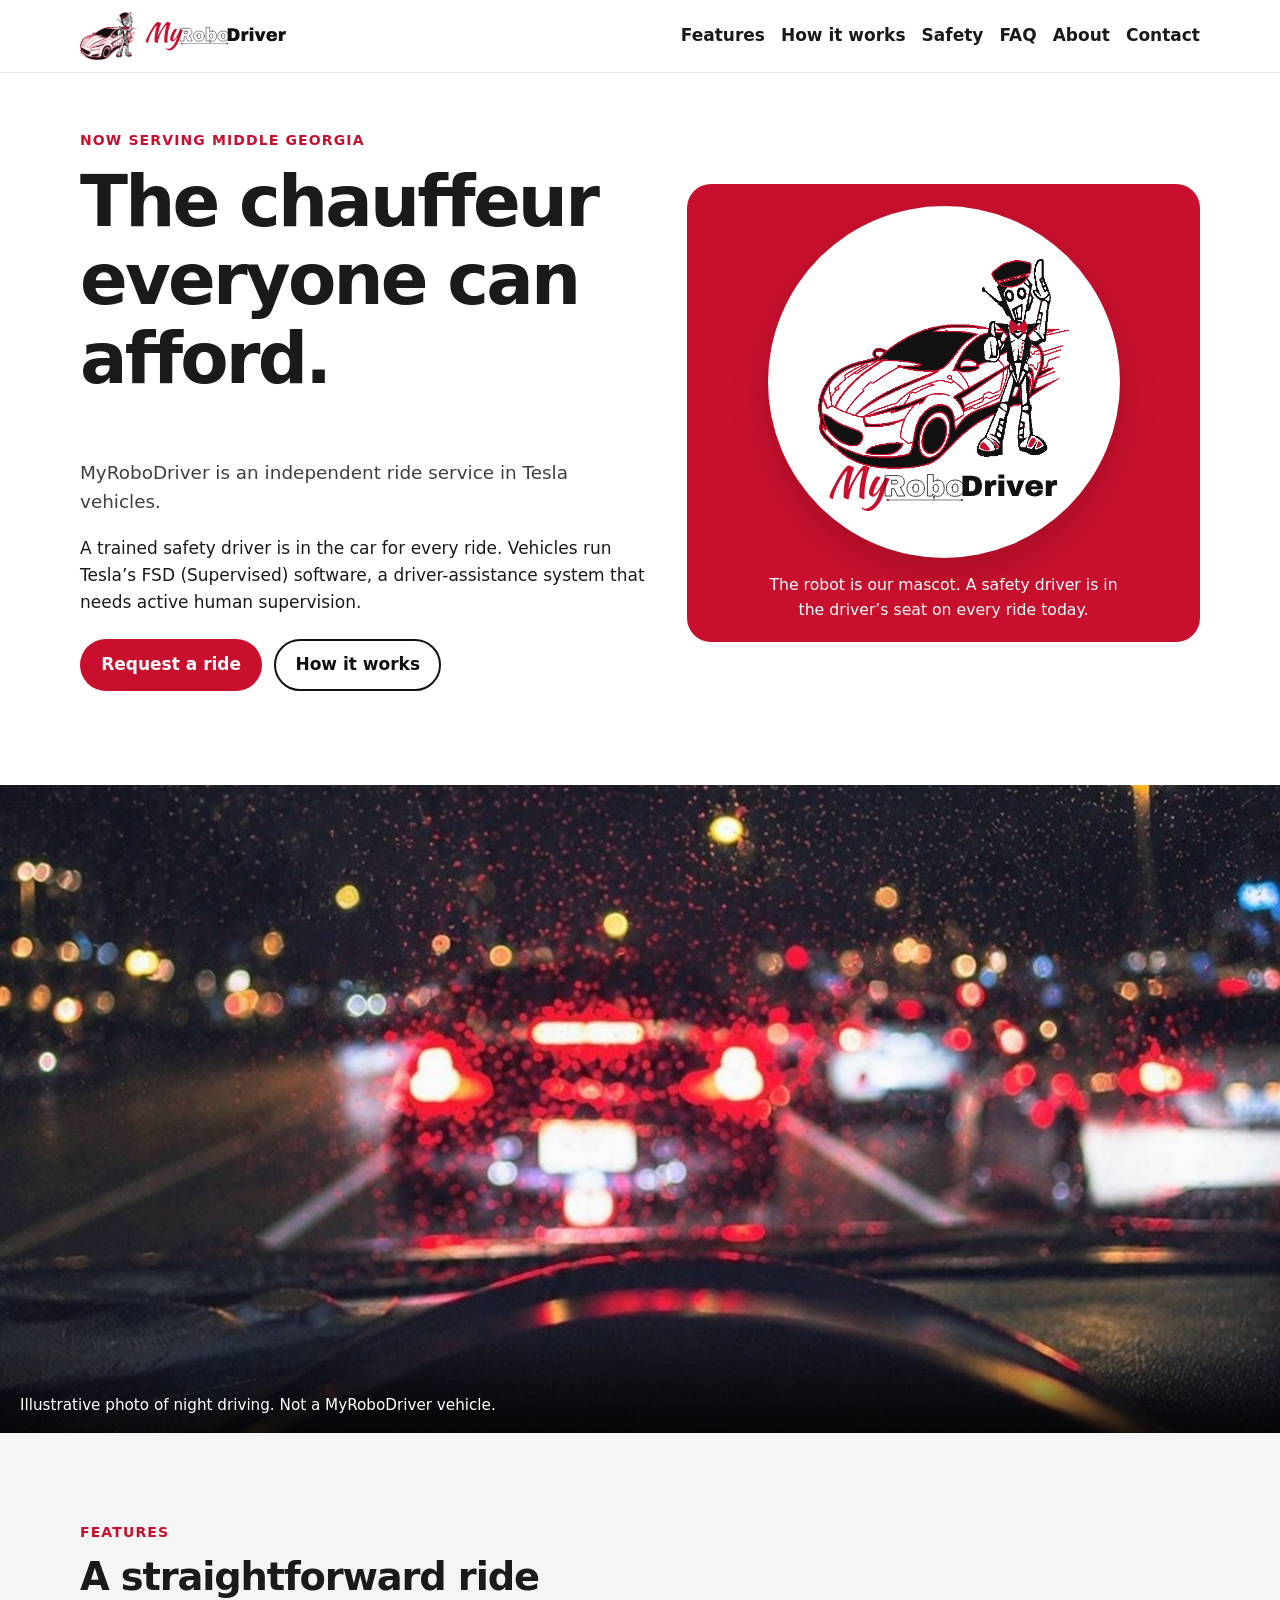
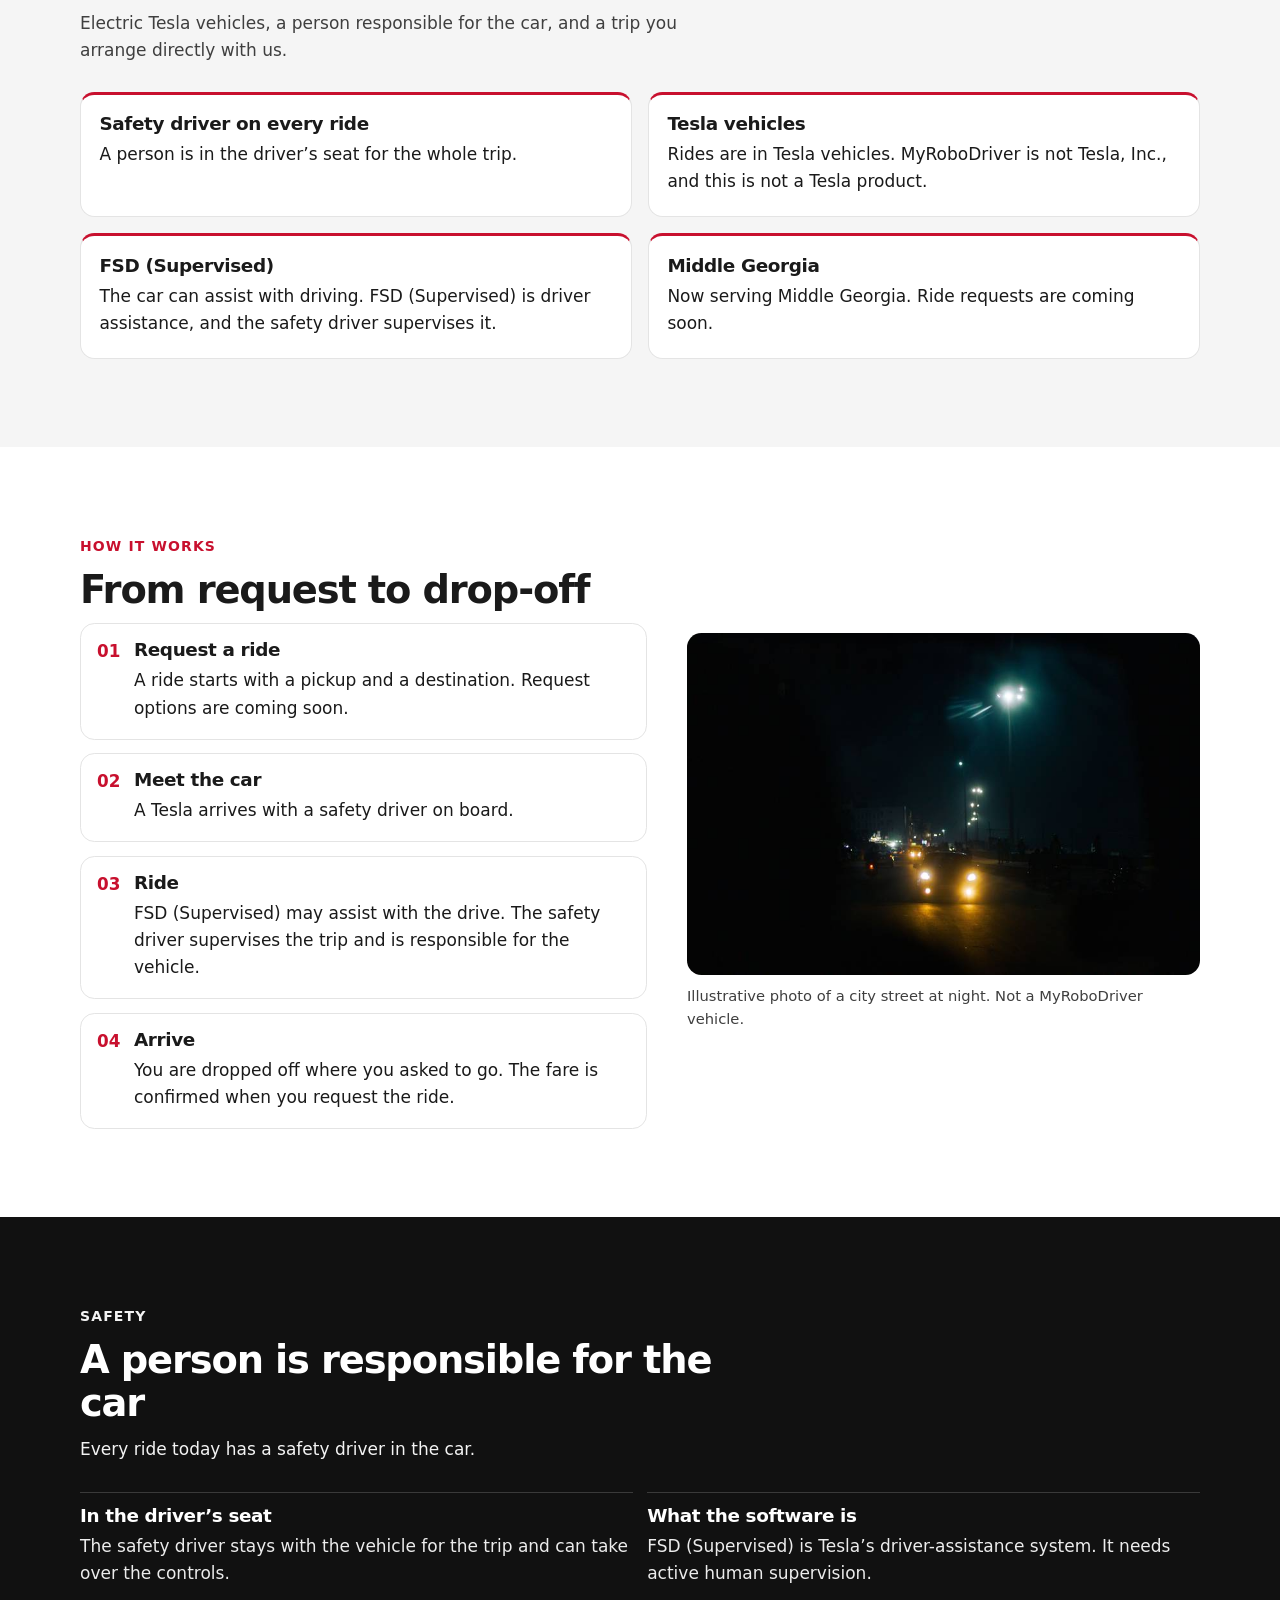
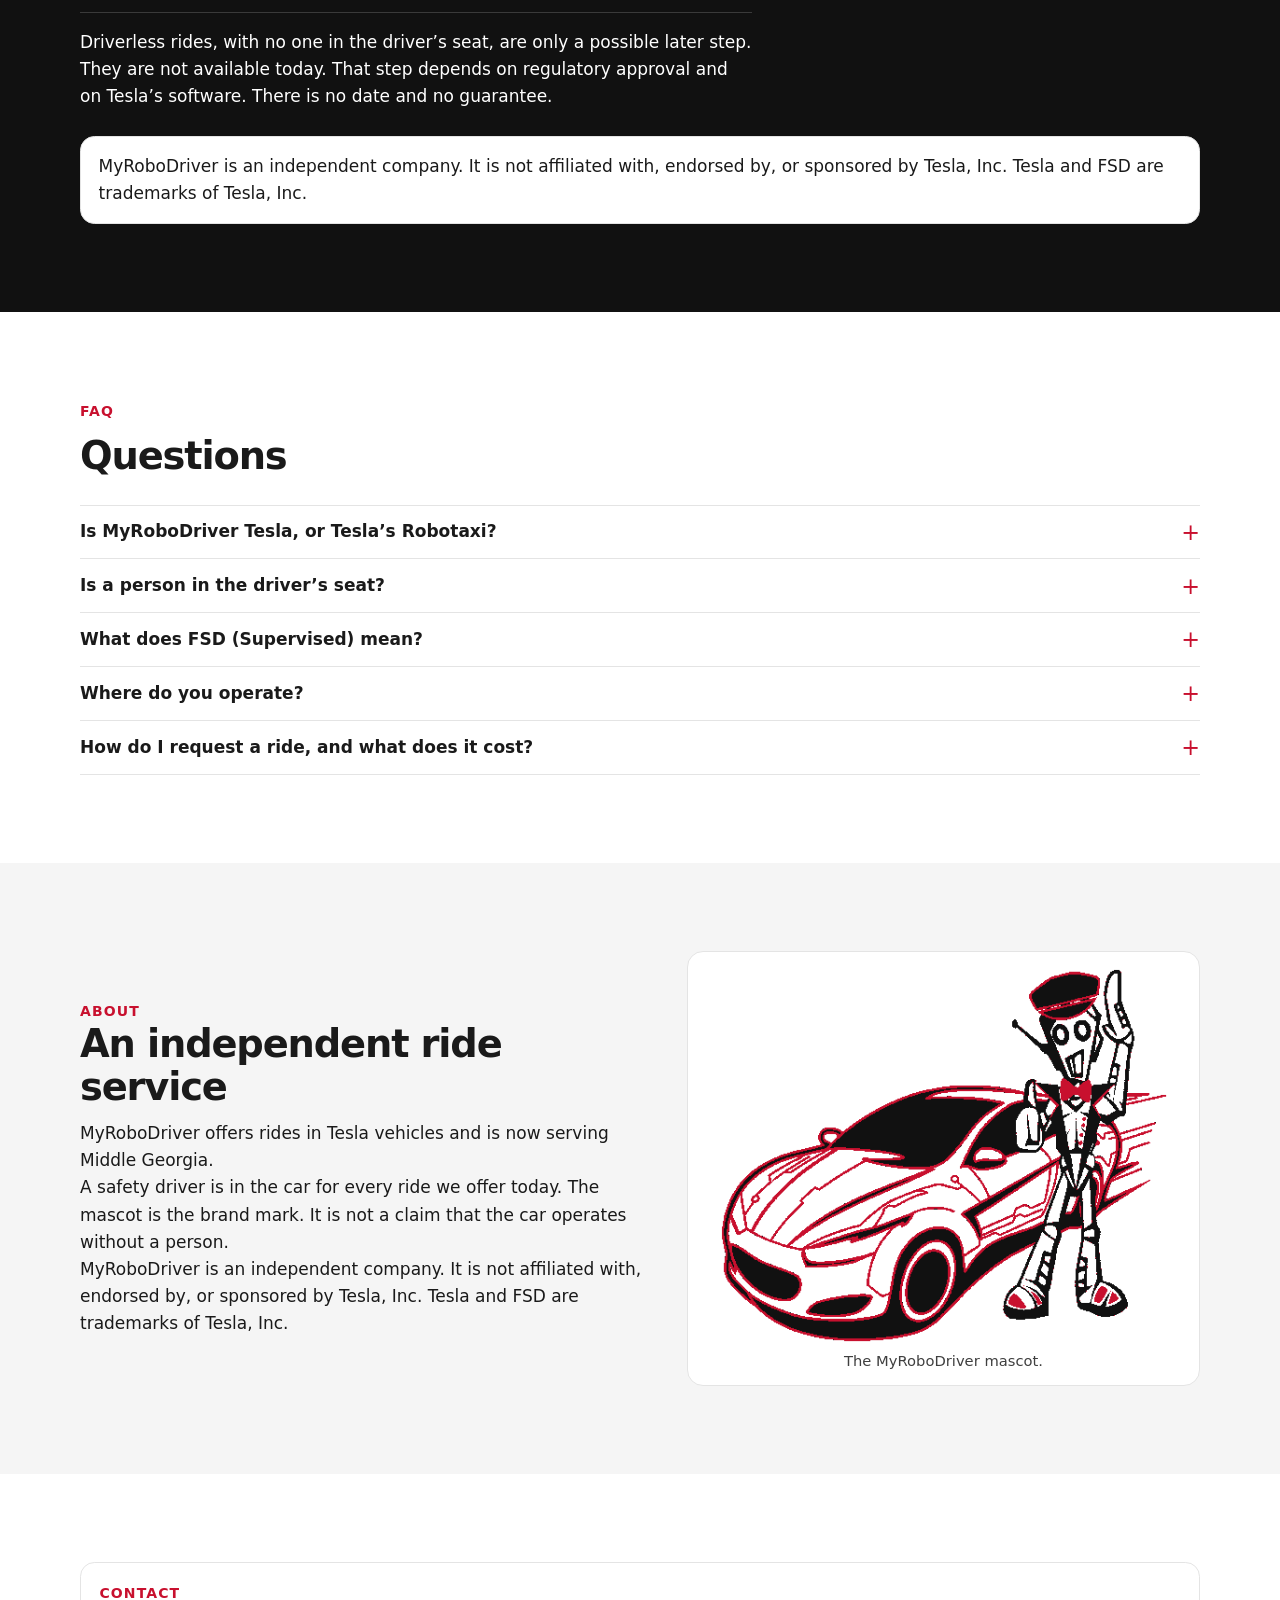
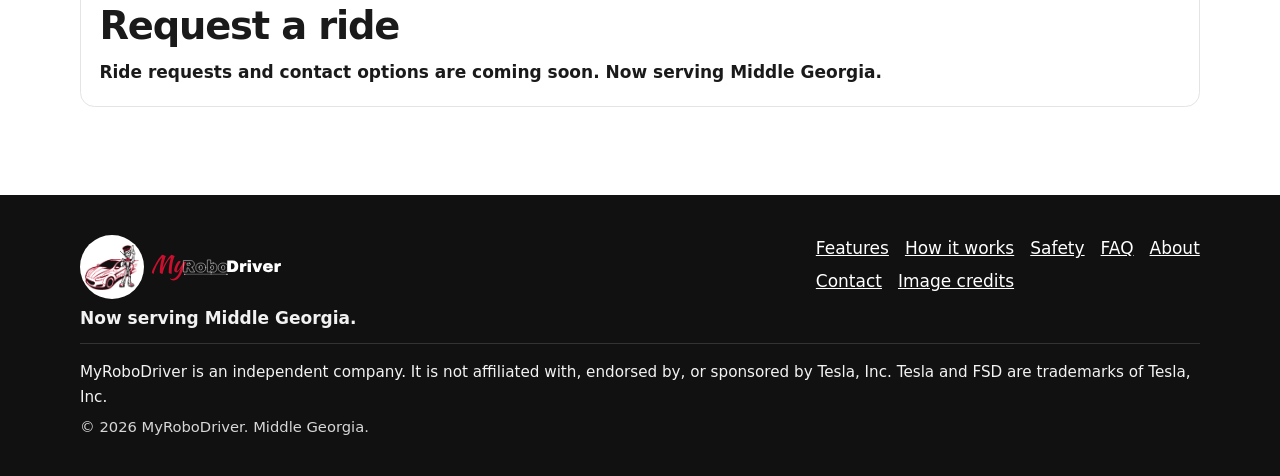
==== commit 7d2afff7: "Remove public contact details and tidy published copy Drop the email, phone, and mailto form from th" ====
--- a/index.html
+++ b/index.html
@@ -41,16 +41,9 @@
     "logo": "https://myrobodriver.com/brand/icon-512.png",
     "slogan": "The chauffeur everyone can afford.",
     "description": "Independent ride service in Tesla vehicles, now serving Middle Georgia. A safety driver is on every trip. Vehicles run FSD (Supervised).",
-    "email": "myrobodriver@gmail.com",
-    "telephone": "+1-478-578-1169",
     "areaServed": {
       "@type": "AdministrativeArea",
       "name": "Middle Georgia"
-    },
-    "address": {
-      "@type": "PostalAddress",
-      "addressRegion": "GA",
-      "addressCountry": "US"
     }
   }
   </script>
@@ -159,7 +152,7 @@
           </article>
           <article class="card">
             <h3>Middle Georgia</h3>
-            <p>Now serving Middle Georgia. Tell us where you are going and we confirm the trip.</p>
+            <p>Now serving Middle Georgia. Ride requests are coming soon.</p>
           </article>
         </div>
       </div>
@@ -175,7 +168,7 @@
               <span class="step-num">01</span>
               <div>
                 <h3>Request a ride</h3>
-                <p>Send a note with where you are and where you are going. We reply from <a href="mailto:myrobodriver@gmail.com">myrobodriver@gmail.com</a>.</p>
+                <p>A ride starts with a pickup and a destination. Request options are coming soon.</p>
               </div>
             </li>
             <li class="step">
@@ -273,15 +266,11 @@
           </details>
           <details>
             <summary>Where do you operate?</summary>
-            <p class="faq-a">Now serving Middle Georgia (Middle GA). Ask us if your pickup and drop-off are in the area we can cover.</p>
+            <p class="faq-a">Now serving Middle Georgia (Middle GA).</p>
           </details>
           <details>
             <summary>How do I request a ride, and what does it cost?</summary>
-            <p class="faq-a">Use the contact form, email <a href="mailto:myrobodriver@gmail.com">myrobodriver@gmail.com</a>, or call <a href="tel:+14785781169">(478) 578-1169</a>. We confirm the trip and the fare when you request a ride. This site does not list prices.</p>
-          </details>
-          <details>
-            <summary>Does this website store what I type?</summary>
-            <p class="faq-a">No. The form is not connected to a server. Submitting it opens your email app so you can send the message yourself. Nothing is saved on this website.</p>
+            <p class="faq-a">Ride requests are coming soon. The fare is confirmed when a request can be made. This site does not list prices.</p>
           </details>
         </div>
       </div>
@@ -313,44 +302,12 @@
     </section>
 
     <section id="contact">
-      <div class="wrap contact-grid">
+      <div class="wrap">
         <div class="contact-card">
           <p class="eyebrow">Contact</p>
           <h2>Request a ride</h2>
-          <p class="area">Now serving Middle Georgia.</p>
-          <address>
-            <p><a href="mailto:myrobodriver@gmail.com">myrobodriver@gmail.com</a></p>
-            <p><a href="tel:+14785781169">(478) 578-1169</a></p>
-          </address>
-          <p>Email or call with a pickup, a destination, and the time you have in mind. We confirm whether we can take the trip.</p>
-        </div>
-        <form action="mailto:myrobodriver@gmail.com" method="post" enctype="text/plain" aria-describedby="form-note">
-          <p id="form-note" class="form-note">This form is not connected to a server. Submitting it opens your email app, addressed to myrobodriver@gmail.com. This website does not store or send the message.</p>
-          <label>Name
-            <input name="name" type="text" autocomplete="name" required>
-          </label>
-          <label>Email
-            <input name="email" type="email" autocomplete="email" required>
-          </label>
-          <label>Phone
-            <input name="phone" type="tel" autocomplete="tel" inputmode="tel">
-          </label>
-          <label>Pickup
-            <input name="pickup" type="text" autocomplete="street-address" required>
-          </label>
-          <label>Destination
-            <input name="destination" type="text" required>
-          </label>
-          <label>When
-            <input name="when" type="text" autocomplete="off">
-          </label>
-          <label>Notes
-            <textarea name="notes"></textarea>
-          </label>
-          <div class="form-actions">
-            <button class="btn btn-primary" type="submit">Email MyRoboDriver</button>
-          </div>
-        </form>
+          <p class="area">Ride requests and contact options are coming soon. Now serving Middle Georgia.</p>
+        </div>
       </div>
     </section>
   </main>
@@ -365,8 +322,6 @@
           <img class="footer-word" src="brand/wordmark-on-dark.svg" width="174" height="36" alt="MyRoboDriver">
         </a>
         <p class="area">Now serving Middle Georgia.</p>
-        <p><a href="mailto:myrobodriver@gmail.com">myrobodriver@gmail.com</a></p>
-        <p><a href="tel:+14785781169">(478) 578-1169</a></p>
       </div>
       <nav class="footer-nav" aria-label="Footer">
         <a href="#features">Features</a>
